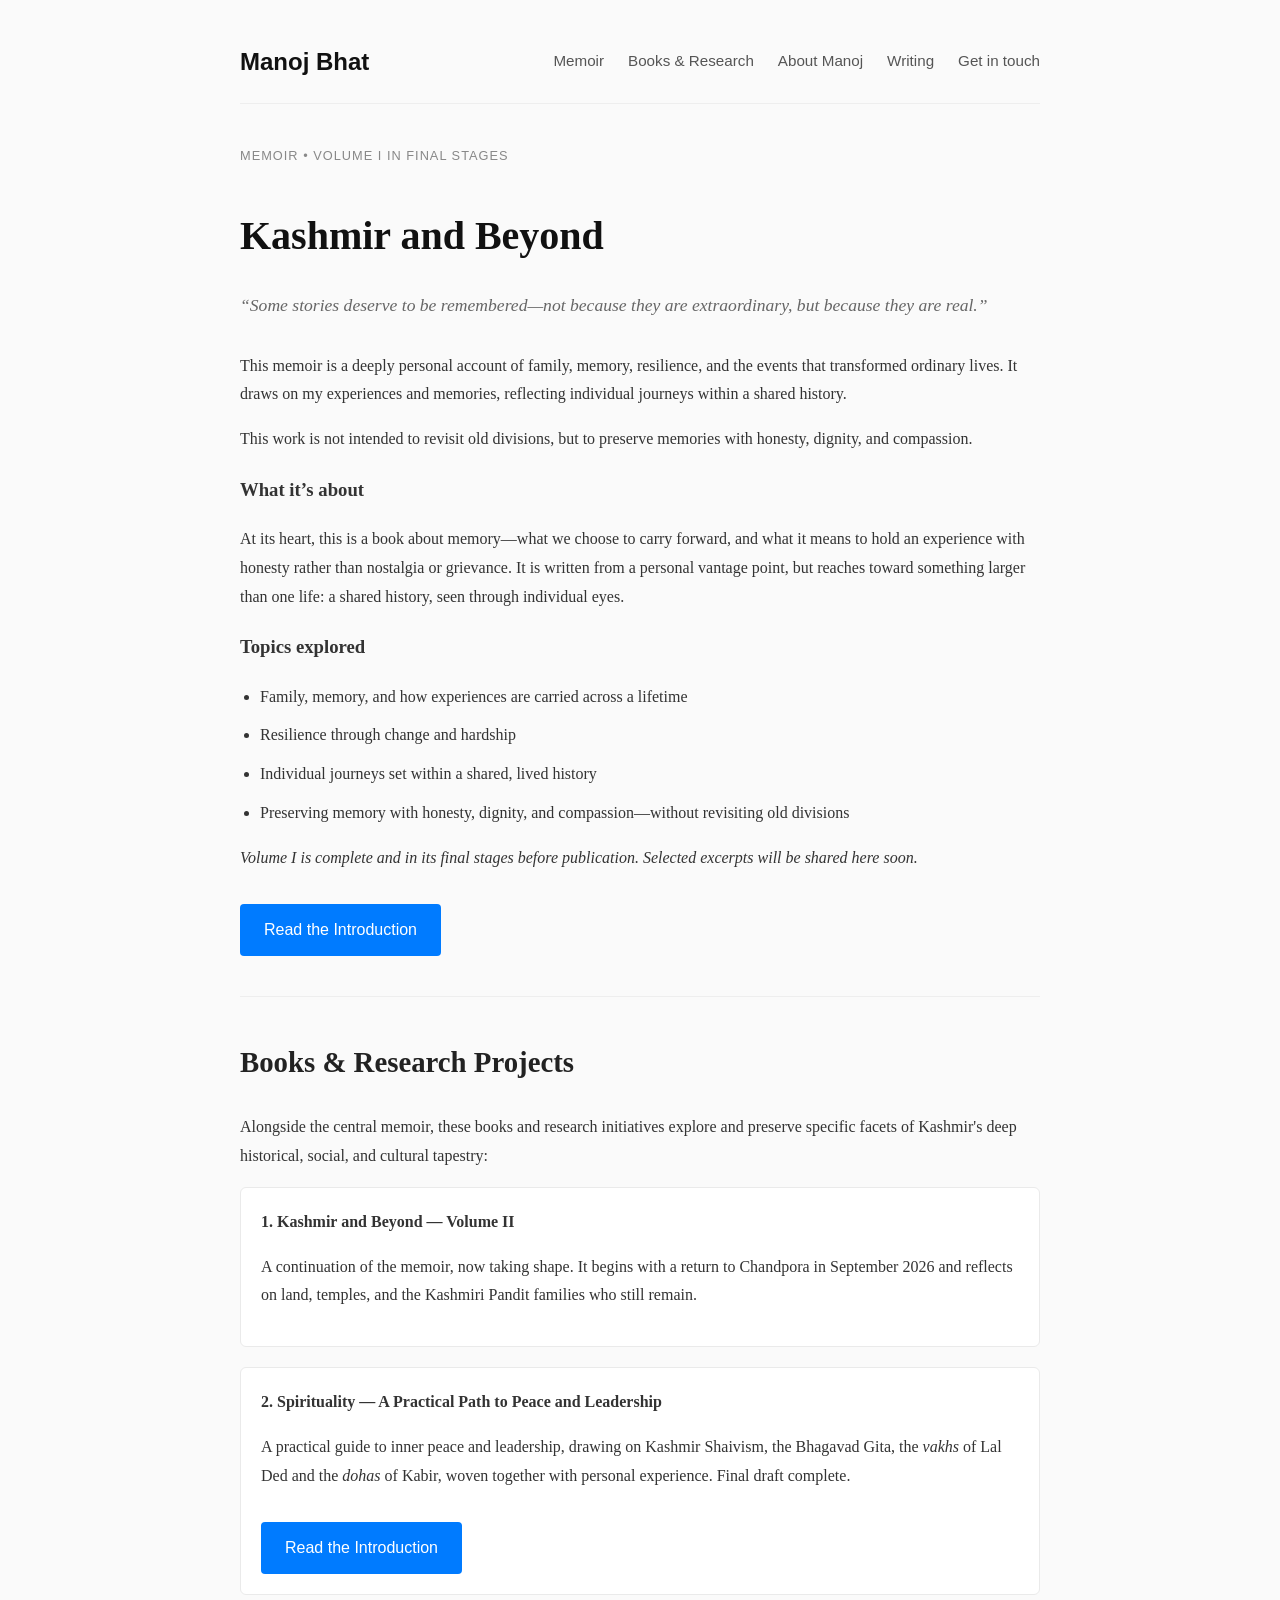
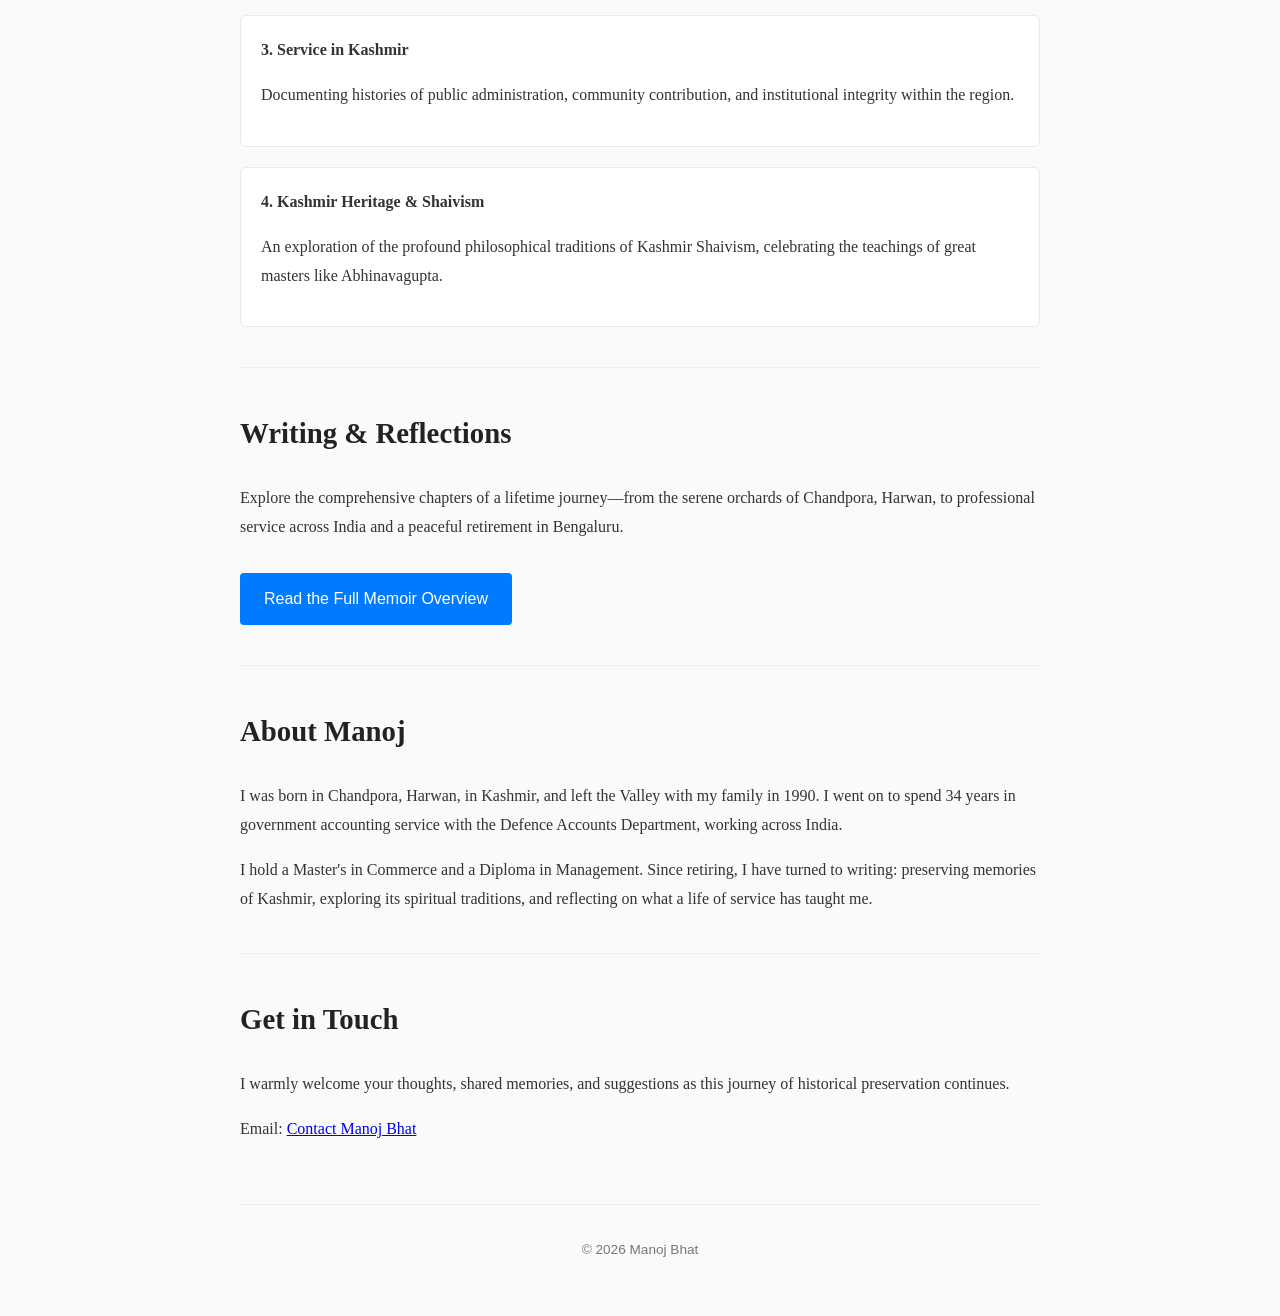
==== index.html @ 4b3169d9 "Add Introduction page for Spirituality book Co-Authored-By: Claude Opus 5.5 <noreply@anthropic.com> " ====
<!DOCTYPE html>
<html lang="en">
<head>
    <meta charset="UTF-8">
    <meta name="viewport" content="width=device-width, initial-scale=1.0">
    <title>Manoj Bhat | Kashmir and Beyond</title>
    <meta name="description" content="Manoj Bhat's personal website: the memoir Kashmir and Beyond, a book on spirituality, and research on Kashmir's heritage.">
    <meta property="og:title" content="Manoj Bhat | Kashmir and Beyond">
    <meta property="og:description" content="A memoir of family, memory and resilience, from Chandpora, Harwan, to a life of service across India.">
    <meta property="og:url" content="https://mkbbhat101-sys.github.io/">
    <meta property="og:type" content="website">
    <style>
        body { font-family: 'Georgia', serif; line-height: 1.8; color: #333; max-width: 800px; margin: 0 auto; padding: 20px; background-color: #fafafa; }
        header { display: flex; justify-content: space-between; align-items: center; padding: 20px 0; border-bottom: 1px solid #eee; margin-bottom: 40px; }
        .logo { font-size: 1.5rem; font-weight: bold; color: #111; text-decoration: none; font-family: sans-serif; }
        nav a { margin-left: 20px; color: #555; text-decoration: none; font-family: sans-serif; font-size: 0.95rem; }
        nav a:hover { color: #000; }
        .tagline { font-style: italic; color: #666; margin-bottom: 30px; font-size: 1.1rem; }
        h1 { font-size: 2.5rem; color: #111; margin-bottom: 5px; }
        h2 { font-size: 1.8rem; color: #222; margin-top: 30px; }
        .meta { font-family: sans-serif; font-size: 0.8rem; text-transform: uppercase; letter-spacing: 1px; color: #888; margin-bottom: 20px; }
        section { margin-bottom: 40px; }
        .project-card { background: #fff; padding: 20px; border: 1px solid #eaeaea; border-radius: 6px; margin-bottom: 20px; }
        .btn { display: inline-block; padding: 12px 24px; background-color: #007bff; color: white; text-decoration: none; border-radius: 4px; font-family: sans-serif; font-weight: 500; margin-top: 15px; }
        .btn:hover { background-color: #0056b3; }
        ul { padding-left: 20px; }
        li { margin-bottom: 10px; }
        hr { border: 0; border-top: 1px solid #eee; margin: 40px 0; }
        footer { font-family: sans-serif; font-size: 0.85rem; color: #777; text-align: center; margin-top: 60px; padding: 20px 0; border-top: 1px solid #eee; }
    </style>
</head>
<body>

    <header>
        <a href="index.html" class="logo">Manoj Bhat</a>
        <nav>
            <a href="#about">Memoir</a>
            <a href="#books">Books & Research</a>
            <a href="#author">About Manoj</a>
            <a href="writing.html">Writing</a>
            <a href="#contact">Get in touch</a>
        </nav>
    </header>

    <main>
        <!-- About Section: The Core Memoir Introduction -->
        <section id="about">
            <div class="meta">Memoir • Volume I in final stages</div>
            <h1>Kashmir and Beyond</h1>
            <p class="tagline">“Some stories deserve to be remembered—not because they are extraordinary, but because they are real.”</p>
            
            <p>This memoir is a deeply personal account of family, memory, resilience, and the events that transformed ordinary lives. It draws on my experiences and memories, reflecting individual journeys within a shared history.</p>
            
            <p>This work is not intended to revisit old divisions, but to preserve memories with honesty, dignity, and compassion.</p>
            
            <h3>What it’s about</h3>
            <p>At its heart, this is a book about memory—what we choose to carry forward, and what it means to hold an experience with honesty rather than nostalgia or grievance. It is written from a personal vantage point, but reaches toward something larger than one life: a shared history, seen through individual eyes.</p>
            
            <h3>Topics explored</h3>
            <ul>
                <li>Family, memory, and how experiences are carried across a lifetime</li>
                <li>Resilience through change and hardship</li>
                <li>Individual journeys set within a shared, lived history</li>
                <li>Preserving memory with honesty, dignity, and compassion—without revisiting old divisions</li>
            </ul>
            <p><em>Volume I is complete and in its final stages before publication. Selected excerpts will be shared here soon.</em></p>
            <a href="introduction.html" class="btn">Read the Introduction</a>
        </section>

        <hr>

        <!-- Books & Research Section -->
        <section id="books">
            <h2>Books & Research Projects</h2>
            <p>Alongside the central memoir, these books and research initiatives explore and preserve specific facets of Kashmir's deep historical, social, and cultural tapestry:</p>
            
            <div class="project-card">
                <strong>1. Kashmir and Beyond — Volume II</strong>
                <p>A continuation of the memoir, now taking shape. It begins with a return to Chandpora in September 2026 and reflects on land, temples, and the Kashmiri Pandit families who still remain.</p>
            </div>

            <div class="project-card">
                <strong>2. Spirituality — A Practical Path to Peace and Leadership</strong>
                <p>A practical guide to inner peace and leadership, drawing on Kashmir Shaivism, the Bhagavad Gita, the <em>vakhs</em> of Lal Ded and the <em>dohas</em> of Kabir, woven together with personal experience. Final draft complete.</p>
                <a href="spirituality-introduction.html" class="btn">Read the Introduction</a>
            </div>

            <div class="project-card">
                <strong>3. Service in Kashmir</strong>
                <p>Documenting histories of public administration, community contribution, and institutional integrity within the region.</p>
            </div>

            <div class="project-card">
                <strong>4. Kashmir Heritage & Shaivism</strong>
                <p>An exploration of the profound philosophical traditions of Kashmir Shaivism, celebrating the teachings of great masters like Abhinavagupta.</p>
            </div>
        </section>

        <hr>

        <!-- Writing Section: Link to the second page -->
        <section id="writing">
            <h2>Writing & Reflections</h2>
            <p>Explore the comprehensive chapters of a lifetime journey—from the serene orchards of Chandpora, Harwan, to professional service across India and a peaceful retirement in Bengaluru.</p>
            <a href="writing.html" class="btn">Read the Full Memoir Overview</a>
        </section>
        
        <hr>
        
        <!-- About Manoj Section -->
        <section id="author">
            <h2>About Manoj</h2>
            <p>I was born in Chandpora, Harwan, in Kashmir, and left the Valley with my family in 1990. I went on to spend 34 years in government accounting service with the Defence Accounts Department, working across India.</p>
            <p>I hold a Master's in Commerce and a Diploma in Management. Since retiring, I have turned to writing: preserving memories of Kashmir, exploring its spiritual traditions, and reflecting on what a life of service has taught me.</p>
        </section>

        <hr>

        <!-- Contact Section -->
        <section id="contact">
            <h2>Get in Touch</h2>
            <p>I warmly welcome your thoughts, shared memories, and suggestions as this journey of historical preservation continues.</p>
            <p>Email: <a href="mailto:mkbbhat101@gmail.com">Contact Manoj Bhat</a></p>
        </section>
    </main>

    <footer>
        <p>© 2026 Manoj Bhat</p>
    </footer>

</body>
</html>
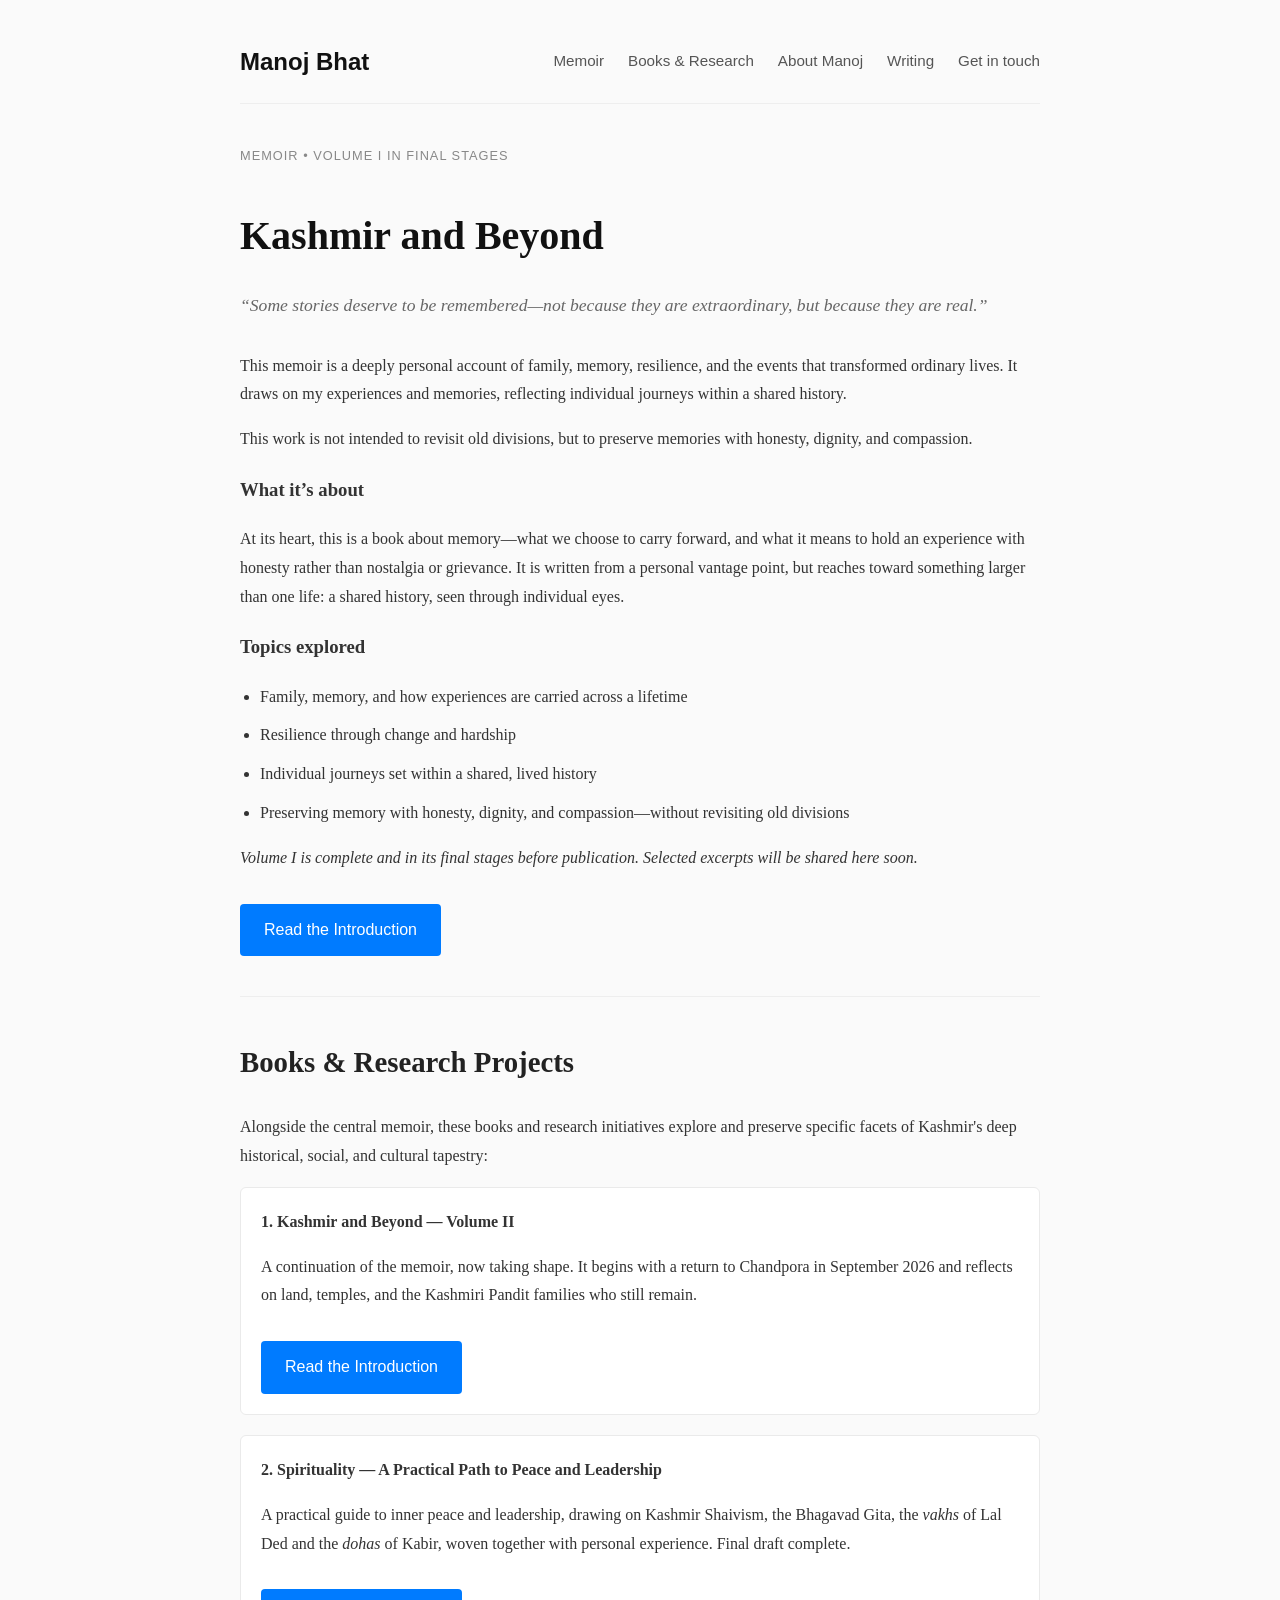
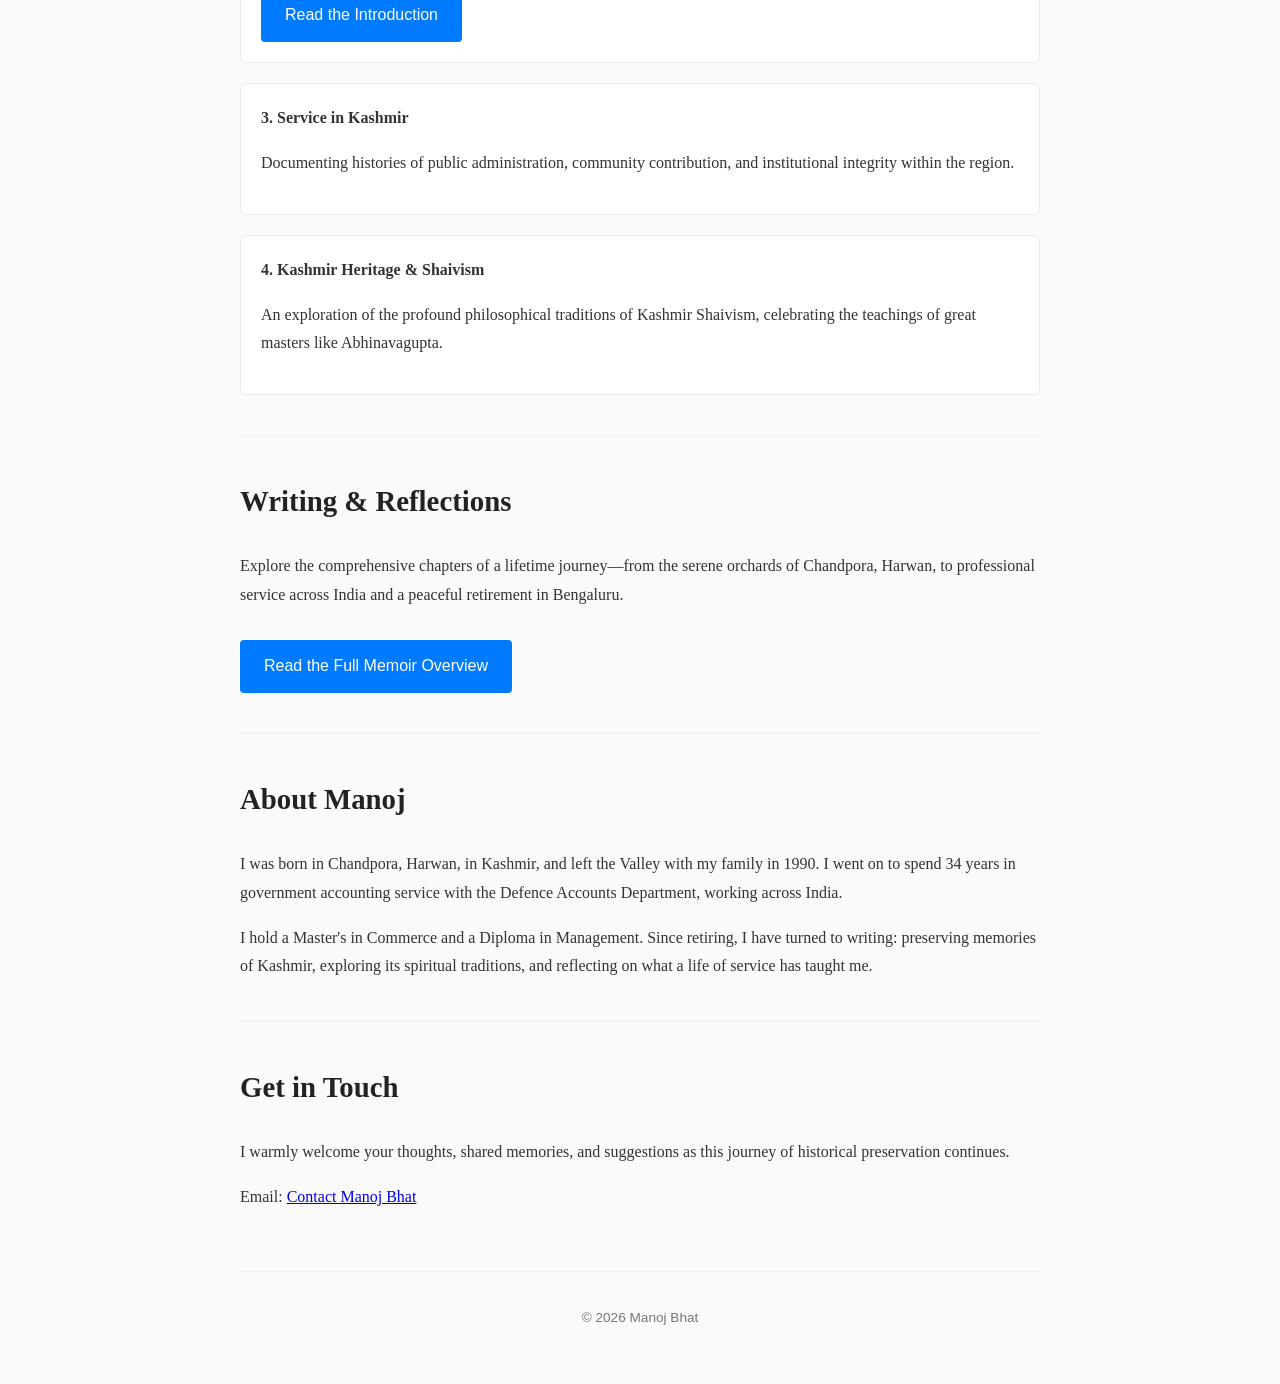
==== commit 51b7ecc3: "Add Introduction page for Kashmir and Beyond Volume II Co-Authored-By: Claude Opus 5.5 <noreply@anth" ====
--- a/index.html
+++ b/index.html
@@ -77,6 +77,7 @@
             <div class="project-card">
                 <strong>1. Kashmir and Beyond — Volume II</strong>
                 <p>A continuation of the memoir, now taking shape. It begins with a return to Chandpora in September 2026 and reflects on land, temples, and the Kashmiri Pandit families who still remain.</p>
+                <a href="volume-2-introduction.html" class="btn">Read the Introduction</a>
             </div>
 
             <div class="project-card">
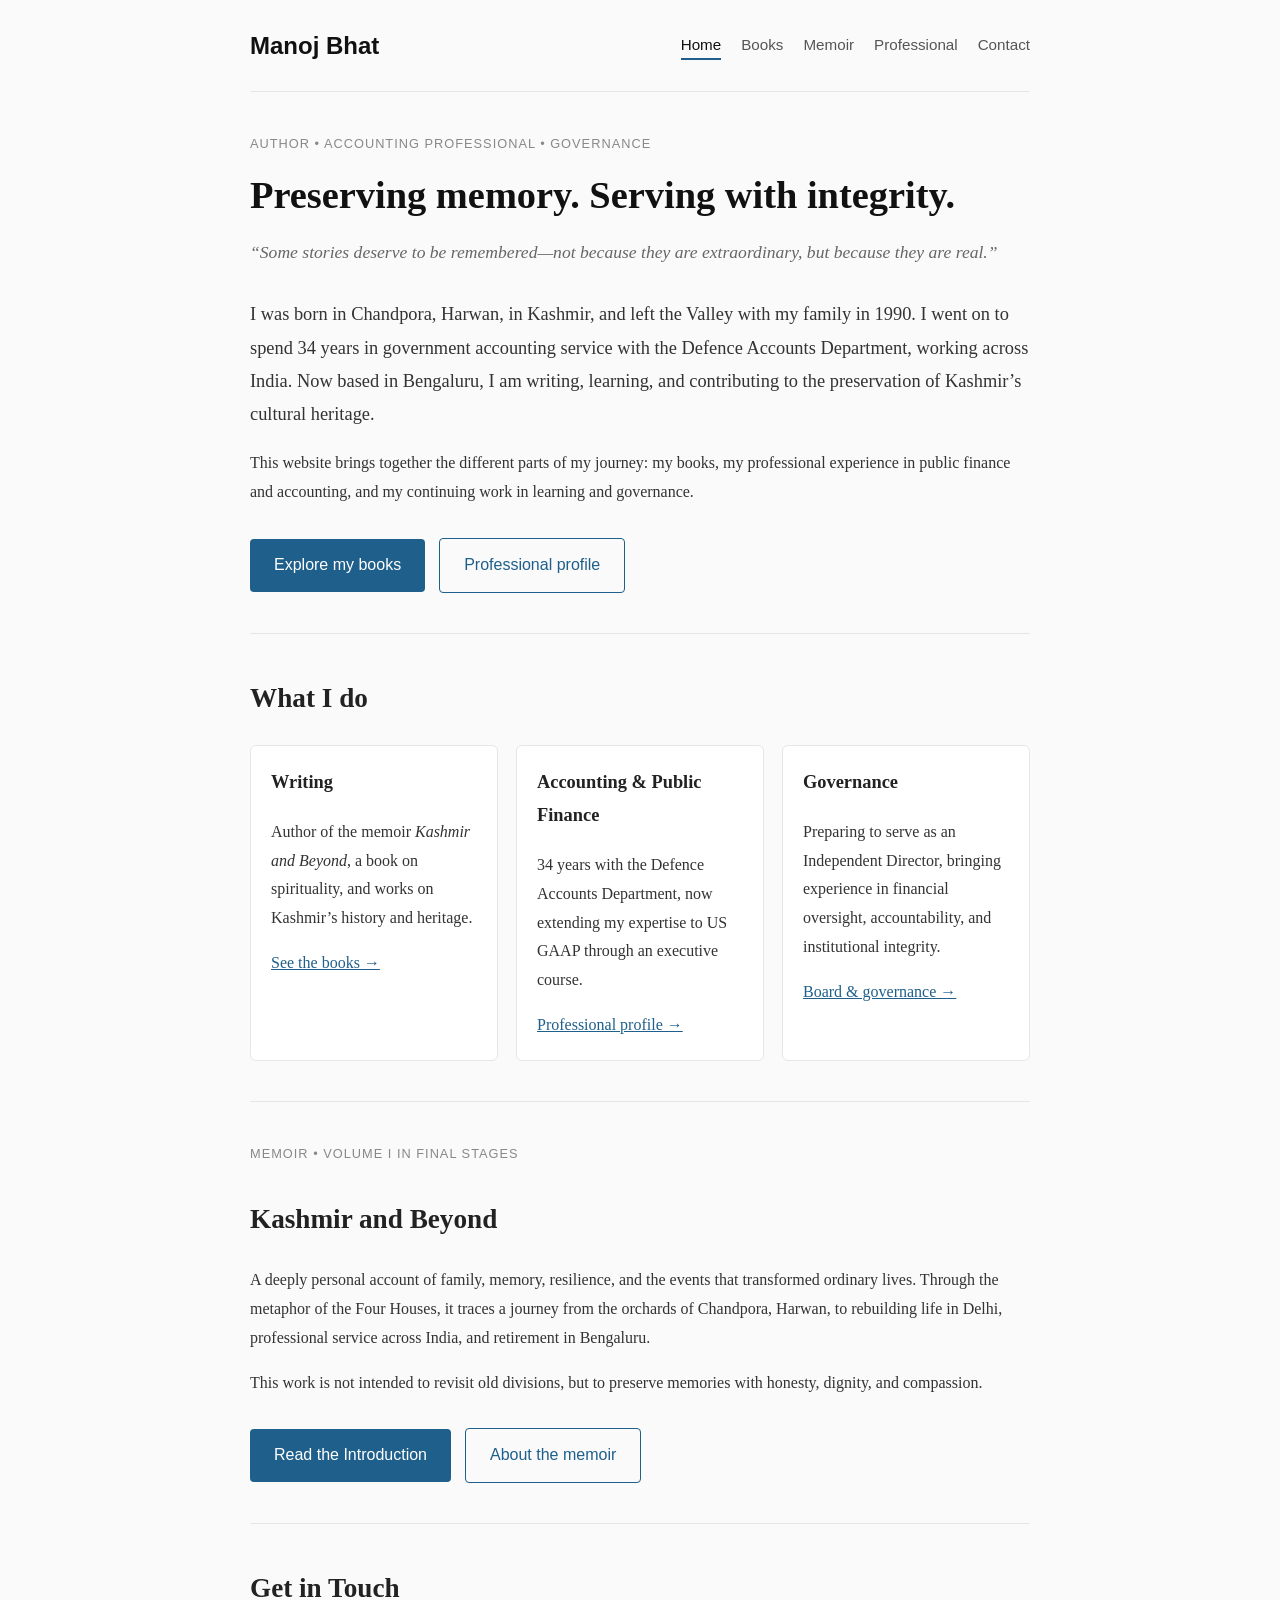
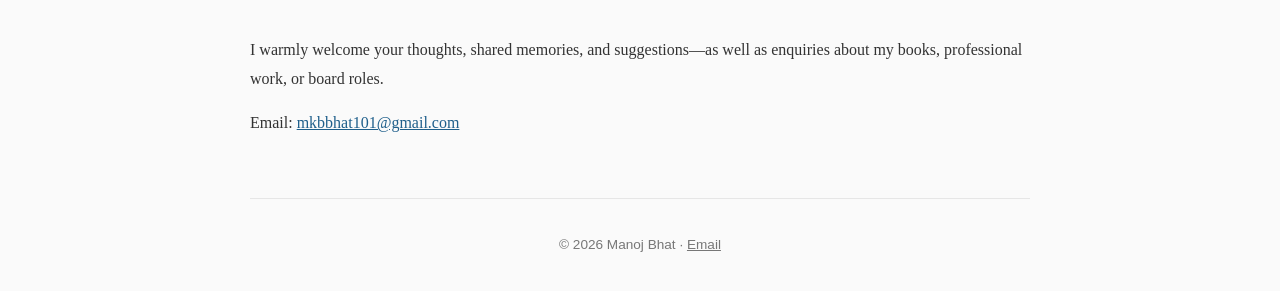
==== commit 0cd4c0b1: "Merge main: keep new introduction pages and updated book list in the redesigned site - Bring in Volu" ====
--- a/index.html
+++ b/index.html
@@ -4,129 +4,90 @@
     <meta charset="UTF-8">
     <meta name="viewport" content="width=device-width, initial-scale=1.0">
     <title>Manoj Bhat | Kashmir and Beyond</title>
-    <meta name="description" content="Manoj Bhat's personal website: the memoir Kashmir and Beyond, a book on spirituality, and research on Kashmir's heritage.">
+    <meta name="description" content="Manoj Bhat's personal website: the memoir Kashmir and Beyond, a book on spirituality, research on Kashmir's heritage, and a professional profile in government accounting and governance.">
     <meta property="og:title" content="Manoj Bhat | Kashmir and Beyond">
     <meta property="og:description" content="A memoir of family, memory and resilience, from Chandpora, Harwan, to a life of service across India.">
     <meta property="og:url" content="https://mkbbhat101-sys.github.io/">
     <meta property="og:type" content="website">
-    <style>
-        body { font-family: 'Georgia', serif; line-height: 1.8; color: #333; max-width: 800px; margin: 0 auto; padding: 20px; background-color: #fafafa; }
-        header { display: flex; justify-content: space-between; align-items: center; padding: 20px 0; border-bottom: 1px solid #eee; margin-bottom: 40px; }
-        .logo { font-size: 1.5rem; font-weight: bold; color: #111; text-decoration: none; font-family: sans-serif; }
-        nav a { margin-left: 20px; color: #555; text-decoration: none; font-family: sans-serif; font-size: 0.95rem; }
-        nav a:hover { color: #000; }
-        .tagline { font-style: italic; color: #666; margin-bottom: 30px; font-size: 1.1rem; }
-        h1 { font-size: 2.5rem; color: #111; margin-bottom: 5px; }
-        h2 { font-size: 1.8rem; color: #222; margin-top: 30px; }
-        .meta { font-family: sans-serif; font-size: 0.8rem; text-transform: uppercase; letter-spacing: 1px; color: #888; margin-bottom: 20px; }
-        section { margin-bottom: 40px; }
-        .project-card { background: #fff; padding: 20px; border: 1px solid #eaeaea; border-radius: 6px; margin-bottom: 20px; }
-        .btn { display: inline-block; padding: 12px 24px; background-color: #007bff; color: white; text-decoration: none; border-radius: 4px; font-family: sans-serif; font-weight: 500; margin-top: 15px; }
-        .btn:hover { background-color: #0056b3; }
-        ul { padding-left: 20px; }
-        li { margin-bottom: 10px; }
-        hr { border: 0; border-top: 1px solid #eee; margin: 40px 0; }
-        footer { font-family: sans-serif; font-size: 0.85rem; color: #777; text-align: center; margin-top: 60px; padding: 20px 0; border-top: 1px solid #eee; }
-    </style>
+    <link rel="stylesheet" href="style.css">
 </head>
 <body>
 
     <header>
         <a href="index.html" class="logo">Manoj Bhat</a>
         <nav>
-            <a href="#about">Memoir</a>
-            <a href="#books">Books & Research</a>
-            <a href="#author">About Manoj</a>
-            <a href="writing.html">Writing</a>
-            <a href="#contact">Get in touch</a>
+            <a href="index.html" aria-current="page">Home</a>
+            <a href="books.html">Books</a>
+            <a href="writing.html">Memoir</a>
+            <a href="professional.html">Professional</a>
+            <a href="#contact">Contact</a>
         </nav>
     </header>
 
     <main>
-        <!-- About Section: The Core Memoir Introduction -->
         <section id="about">
-            <div class="meta">Memoir • Volume I in final stages</div>
-            <h1>Kashmir and Beyond</h1>
+            <div class="meta">Author • Accounting Professional • Governance</div>
+            <h1>Preserving memory. Serving with integrity.</h1>
             <p class="tagline">“Some stories deserve to be remembered—not because they are extraordinary, but because they are real.”</p>
-            
-            <p>This memoir is a deeply personal account of family, memory, resilience, and the events that transformed ordinary lives. It draws on my experiences and memories, reflecting individual journeys within a shared history.</p>
-            
-            <p>This work is not intended to revisit old divisions, but to preserve memories with honesty, dignity, and compassion.</p>
-            
-            <h3>What it’s about</h3>
-            <p>At its heart, this is a book about memory—what we choose to carry forward, and what it means to hold an experience with honesty rather than nostalgia or grievance. It is written from a personal vantage point, but reaches toward something larger than one life: a shared history, seen through individual eyes.</p>
-            
-            <h3>Topics explored</h3>
-            <ul>
-                <li>Family, memory, and how experiences are carried across a lifetime</li>
-                <li>Resilience through change and hardship</li>
-                <li>Individual journeys set within a shared, lived history</li>
-                <li>Preserving memory with honesty, dignity, and compassion—without revisiting old divisions</li>
-            </ul>
-            <p><em>Volume I is complete and in its final stages before publication. Selected excerpts will be shared here soon.</em></p>
-            <a href="introduction.html" class="btn">Read the Introduction</a>
+
+            <p class="lead">I was born in Chandpora, Harwan, in Kashmir, and left the Valley with my family in 1990. I went on to spend 34 years in government accounting service with the Defence Accounts Department, working across India. Now based in Bengaluru, I am writing, learning, and contributing to the preservation of Kashmir’s cultural heritage.</p>
+
+            <p>This website brings together the different parts of my journey: my books, my professional experience in public finance and accounting, and my continuing work in learning and governance.</p>
+
+            <a href="books.html" class="btn">Explore my books</a>
+            <a href="professional.html" class="btn secondary">Professional profile</a>
         </section>
 
         <hr>
 
-        <!-- Books & Research Section -->
-        <section id="books">
-            <h2>Books & Research Projects</h2>
-            <p>Alongside the central memoir, these books and research initiatives explore and preserve specific facets of Kashmir's deep historical, social, and cultural tapestry:</p>
-            
-            <div class="project-card">
-                <strong>1. Kashmir and Beyond — Volume II</strong>
-                <p>A continuation of the memoir, now taking shape. It begins with a return to Chandpora in September 2026 and reflects on land, temples, and the Kashmiri Pandit families who still remain.</p>
-                <a href="volume-2-introduction.html" class="btn">Read the Introduction</a>
-            </div>
-
-            <div class="project-card">
-                <strong>2. Spirituality — A Practical Path to Peace and Leadership</strong>
-                <p>A practical guide to inner peace and leadership, drawing on Kashmir Shaivism, the Bhagavad Gita, the <em>vakhs</em> of Lal Ded and the <em>dohas</em> of Kabir, woven together with personal experience. Final draft complete.</p>
-                <a href="spirituality-introduction.html" class="btn">Read the Introduction</a>
-            </div>
-
-            <div class="project-card">
-                <strong>3. Service in Kashmir</strong>
-                <p>Documenting histories of public administration, community contribution, and institutional integrity within the region.</p>
-            </div>
-
-            <div class="project-card">
-                <strong>4. Kashmir Heritage & Shaivism</strong>
-                <p>An exploration of the profound philosophical traditions of Kashmir Shaivism, celebrating the teachings of great masters like Abhinavagupta.</p>
+        <section id="highlights">
+            <h2>What I do</h2>
+            <div class="cards">
+                <div class="card">
+                    <h3>Writing</h3>
+                    <p>Author of the memoir <em>Kashmir and Beyond</em>, a book on spirituality, and works on Kashmir’s history and heritage.</p>
+                    <p><a href="books.html">See the books →</a></p>
+                </div>
+                <div class="card">
+                    <h3>Accounting &amp; Public Finance</h3>
+                    <p>34 years with the Defence Accounts Department, now extending my expertise to US GAAP through an executive course.</p>
+                    <p><a href="professional.html">Professional profile →</a></p>
+                </div>
+                <div class="card">
+                    <h3>Governance</h3>
+                    <p>Preparing to serve as an Independent Director, bringing experience in financial oversight, accountability, and institutional integrity.</p>
+                    <p><a href="professional.html#governance">Board &amp; governance →</a></p>
+                </div>
             </div>
         </section>
 
         <hr>
 
-        <!-- Writing Section: Link to the second page -->
-        <section id="writing">
-            <h2>Writing & Reflections</h2>
-            <p>Explore the comprehensive chapters of a lifetime journey—from the serene orchards of Chandpora, Harwan, to professional service across India and a peaceful retirement in Bengaluru.</p>
-            <a href="writing.html" class="btn">Read the Full Memoir Overview</a>
-        </section>
-        
-        <hr>
-        
-        <!-- About Manoj Section -->
-        <section id="author">
-            <h2>About Manoj</h2>
-            <p>I was born in Chandpora, Harwan, in Kashmir, and left the Valley with my family in 1990. I went on to spend 34 years in government accounting service with the Defence Accounts Department, working across India.</p>
-            <p>I hold a Master's in Commerce and a Diploma in Management. Since retiring, I have turned to writing: preserving memories of Kashmir, exploring its spiritual traditions, and reflecting on what a life of service has taught me.</p>
+        <section id="memoir">
+            <div class="meta">Memoir • Volume I in final stages</div>
+            <h2>Kashmir and Beyond</h2>
+            <p>A deeply personal account of family, memory, resilience, and the events that transformed ordinary lives. Through the metaphor of the Four Houses, it traces a journey from the orchards of Chandpora, Harwan, to rebuilding life in Delhi, professional service across India, and retirement in Bengaluru.</p>
+            <p>This work is not intended to revisit old divisions, but to preserve memories with honesty, dignity, and compassion.</p>
+            <a href="introduction.html" class="btn">Read the Introduction</a>
+            <a href="writing.html" class="btn secondary">About the memoir</a>
         </section>
 
         <hr>
 
-        <!-- Contact Section -->
         <section id="contact">
             <h2>Get in Touch</h2>
-            <p>I warmly welcome your thoughts, shared memories, and suggestions as this journey of historical preservation continues.</p>
-            <p>Email: <a href="mailto:mkbbhat101@gmail.com">Contact Manoj Bhat</a></p>
+            <p>I warmly welcome your thoughts, shared memories, and suggestions—as well as enquiries about my books, professional work, or board roles.</p>
+            <p>Email: <a href="mailto:mkbbhat101@gmail.com">mkbbhat101@gmail.com</a></p>
+            <!-- Add profile links here once available, e.g.:
+            <p>LinkedIn: <a href="https://www.linkedin.com/in/YOUR-PROFILE">linkedin.com/in/YOUR-PROFILE</a></p>
+            <p>Upwork: <a href="https://www.upwork.com/freelancers/YOUR-PROFILE">Upwork profile</a></p>
+            <p>Fiverr: <a href="https://www.fiverr.com/YOUR-PROFILE">Fiverr profile</a></p>
+            -->
         </section>
     </main>
 
     <footer>
-        <p>© 2026 Manoj Bhat</p>
+        <p>© 2026 Manoj Bhat · <a href="mailto:mkbbhat101@gmail.com">Email</a></p>
     </footer>
 
 </body>
--- a/style.css
+++ b/style.css
@@ -0,0 +1,91 @@
+/* Shared styles for manojbhat.github.io */
+:root {
+    --text: #333;
+    --heading: #111;
+    --muted: #6b6b6b;
+    --line: #e6e6e6;
+    --bg: #fafafa;
+    --card: #fff;
+    --accent: #1f5f8b;
+    --accent-dark: #164766;
+    --sans: -apple-system, BlinkMacSystemFont, "Segoe UI", Roboto, Helvetica, Arial, sans-serif;
+}
+
+* { box-sizing: border-box; }
+
+body {
+    font-family: Georgia, "Times New Roman", serif;
+    line-height: 1.8;
+    color: var(--text);
+    background-color: var(--bg);
+    max-width: 820px;
+    margin: 0 auto;
+    padding: 0 20px;
+}
+
+a { color: var(--accent); }
+a:hover { color: var(--accent-dark); }
+
+/* Header & navigation */
+header {
+    display: flex;
+    flex-wrap: wrap;
+    justify-content: space-between;
+    align-items: center;
+    gap: 10px;
+    padding: 24px 0;
+    border-bottom: 1px solid var(--line);
+    margin-bottom: 40px;
+}
+.logo { font-family: var(--sans); font-size: 1.5rem; font-weight: bold; color: var(--heading); text-decoration: none; }
+nav { display: flex; flex-wrap: wrap; gap: 6px 20px; }
+nav a { font-family: var(--sans); font-size: 0.95rem; color: #555; text-decoration: none; }
+nav a:hover, nav a[aria-current="page"] { color: var(--heading); border-bottom: 2px solid var(--accent); }
+
+/* Typography */
+h1 { font-size: 2.4rem; line-height: 1.25; color: var(--heading); margin: 0 0 8px; }
+h2 { font-size: 1.7rem; color: #222; margin-top: 30px; }
+h3 { color: #222; }
+.meta { font-family: var(--sans); font-size: 0.8rem; text-transform: uppercase; letter-spacing: 1px; color: #888; margin-bottom: 16px; }
+.tagline { font-style: italic; color: #666; font-size: 1.1rem; margin-bottom: 30px; }
+.lead { font-size: 1.15rem; }
+
+section { margin-bottom: 40px; }
+ul { padding-left: 20px; }
+li { margin-bottom: 10px; }
+hr { border: 0; border-top: 1px solid var(--line); margin: 40px 0; }
+
+/* Cards */
+.cards { display: grid; grid-template-columns: repeat(auto-fit, minmax(230px, 1fr)); gap: 18px; }
+.card { background: var(--card); padding: 20px; border: 1px solid var(--line); border-radius: 6px; }
+.card h3 { margin-top: 0; font-size: 1.15rem; }
+.card p { margin-bottom: 0; }
+.status { display: inline-block; font-family: var(--sans); font-size: 0.75rem; text-transform: uppercase; letter-spacing: 1px; color: var(--accent); background: #eaf2f8; padding: 2px 8px; border-radius: 3px; margin-bottom: 8px; }
+
+/* Buttons */
+.btn { display: inline-block; padding: 12px 24px; background-color: var(--accent); color: #fff; text-decoration: none; border-radius: 4px; font-family: var(--sans); font-weight: 500; margin: 15px 10px 0 0; }
+.btn:hover { background-color: var(--accent-dark); color: #fff; }
+.btn.secondary { background: transparent; color: var(--accent); border: 1px solid var(--accent); }
+.btn.secondary:hover { background: #eaf2f8; color: var(--accent-dark); }
+
+blockquote { margin: 20px 0; padding: 4px 20px; border-left: 3px solid var(--accent); color: #555; font-style: italic; }
+
+footer { font-family: var(--sans); font-size: 0.85rem; color: #777; text-align: center; margin-top: 60px; padding: 20px 0; border-top: 1px solid var(--line); }
+footer a { color: #777; }
+
+@media (max-width: 600px) {
+    h1 { font-size: 1.9rem; }
+    h2 { font-size: 1.45rem; }
+    header { flex-direction: column; align-items: flex-start; }
+}
+
+/* Photographs */
+figure.photo { margin: 30px auto; max-width: 480px; text-align: center; }
+figure.photo img { width: 100%; height: auto; border-radius: 4px; box-shadow: 0 2px 10px rgba(0, 0, 0, 0.12); }
+figure.photo figcaption { font-family: var(--sans); font-size: 0.85rem; color: var(--muted); margin-top: 10px; }
+
+/* Long-form reading pages (book introductions) */
+.reading { font-size: 1.05rem; }
+.reading p { margin: 0 0 1.2em; }
+.reading .pull { font-style: italic; font-size: 1.3rem; color: var(--heading); text-align: center; margin: 1.6em 0; }
+.reading .note { font-style: italic; color: #666; border-left: 3px solid #ddd; padding-left: 15px; margin-bottom: 2em; }
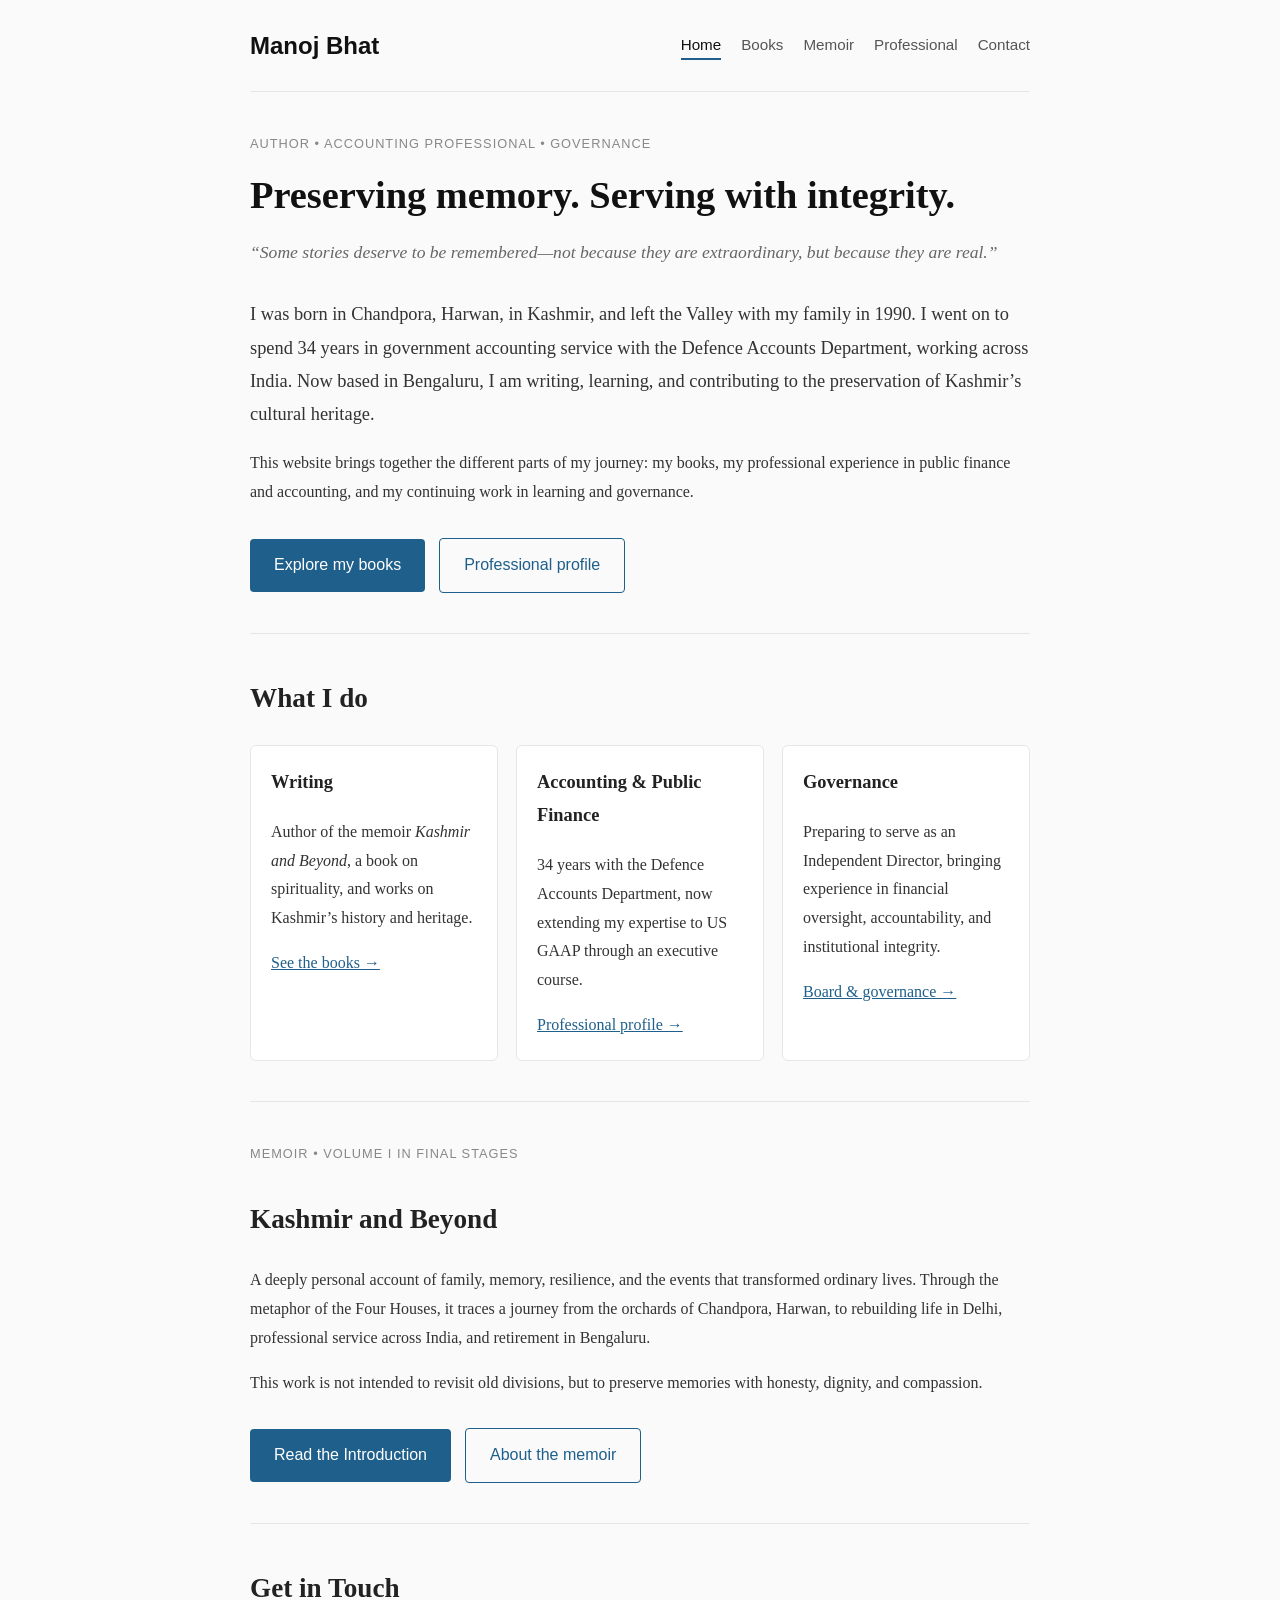
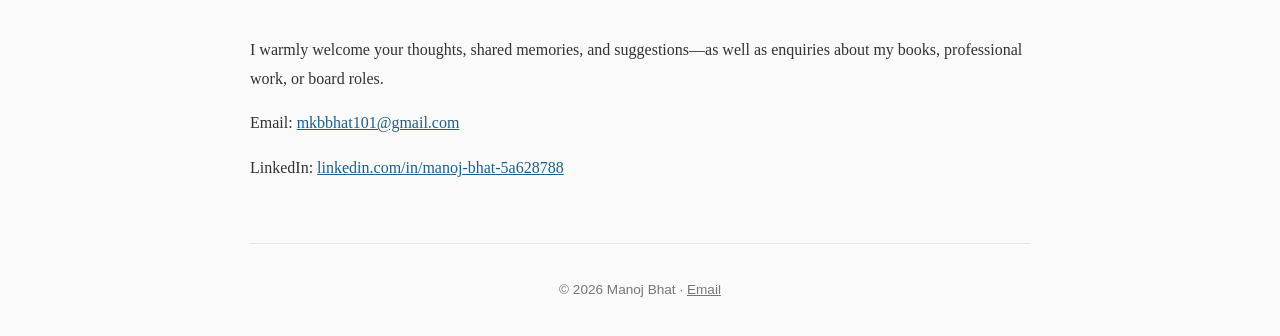
==== commit 4dafebeb: "Add LinkedIn profile link to Get in Touch Co-Authored-By: Claude Opus 5.5 <noreply@anthropic.com> Cl" ====
--- a/index.html
+++ b/index.html
@@ -78,8 +78,8 @@
             <h2>Get in Touch</h2>
             <p>I warmly welcome your thoughts, shared memories, and suggestions—as well as enquiries about my books, professional work, or board roles.</p>
             <p>Email: <a href="mailto:mkbbhat101@gmail.com">mkbbhat101@gmail.com</a></p>
-            <!-- Add profile links here once available, e.g.:
-            <p>LinkedIn: <a href="https://www.linkedin.com/in/YOUR-PROFILE">linkedin.com/in/YOUR-PROFILE</a></p>
+            <p>LinkedIn: <a href="https://www.linkedin.com/in/manoj-bhat-5a628788" target="_blank" rel="noopener">linkedin.com/in/manoj-bhat-5a628788</a></p>
+            <!-- Add more profile links here once available, e.g.:
             <p>Upwork: <a href="https://www.upwork.com/freelancers/YOUR-PROFILE">Upwork profile</a></p>
             <p>Fiverr: <a href="https://www.fiverr.com/YOUR-PROFILE">Fiverr profile</a></p>
             -->
--- a/style.css
+++ b/style.css
@@ -82,7 +82,9 @@
 /* Photographs */
 figure.photo { margin: 30px auto; max-width: 480px; text-align: center; }
 figure.photo img { width: 100%; height: auto; border-radius: 4px; box-shadow: 0 2px 10px rgba(0, 0, 0, 0.12); }
-figure.photo figcaption { font-family: var(--sans); font-size: 0.85rem; color: var(--muted); margin-top: 10px; }
+figure.photo figcaption { font-size: 0.95rem; font-style: italic; line-height: 1.7; color: #555; margin-top: 14px; text-align: left; }
+figure.photo figcaption strong { font-style: normal; color: var(--heading); }
+figure.photo figcaption .source { display: block; margin-top: 8px; font-family: var(--sans); font-style: normal; font-size: 0.8rem; color: var(--muted); }
 
 /* Long-form reading pages (book introductions) */
 .reading { font-size: 1.05rem; }
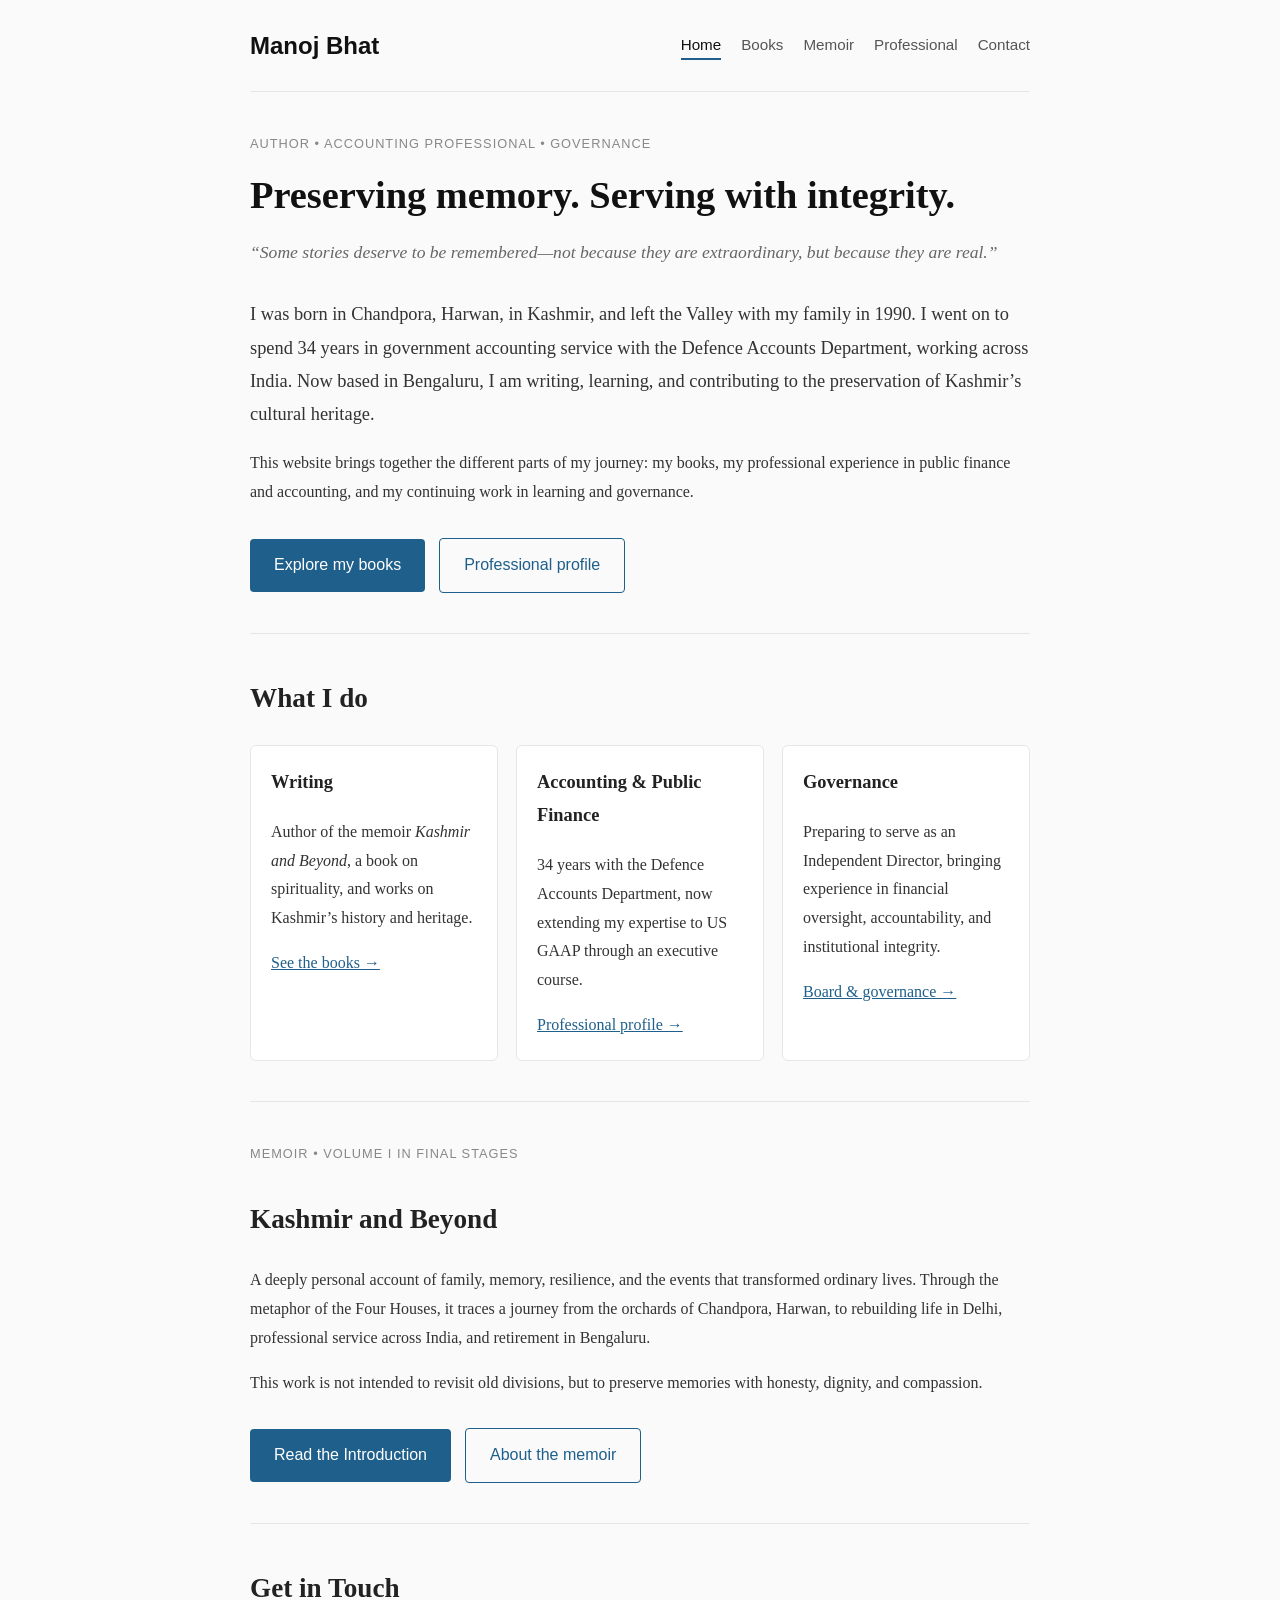
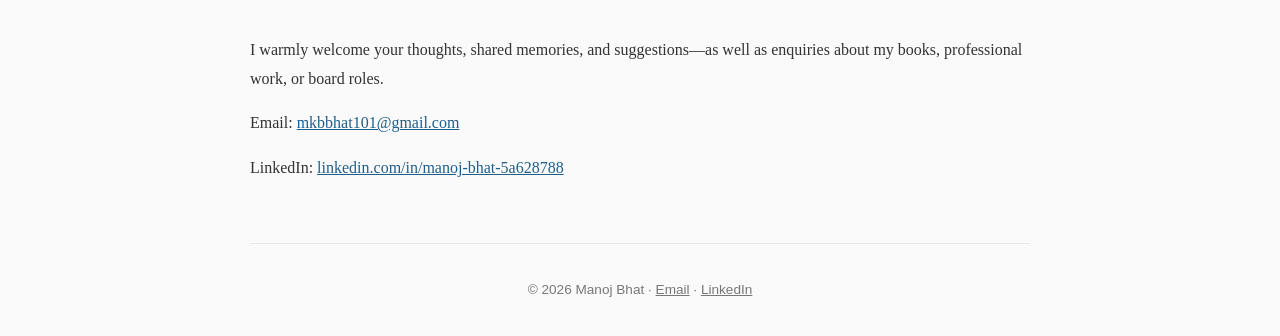
==== commit 758f7bb7: "Show LinkedIn link in every page footer and on the Professional page Co-Authored-By: Claude Opus 5.5" ====
--- a/index.html
+++ b/index.html
@@ -87,7 +87,7 @@
     </main>
 
     <footer>
-        <p>© 2026 Manoj Bhat · <a href="mailto:mkbbhat101@gmail.com">Email</a></p>
+        <p>© 2026 Manoj Bhat · <a href="mailto:mkbbhat101@gmail.com">Email</a> · <a href="https://www.linkedin.com/in/manoj-bhat-5a628788" target="_blank" rel="noopener">LinkedIn</a></p>
     </footer>
 
 </body>
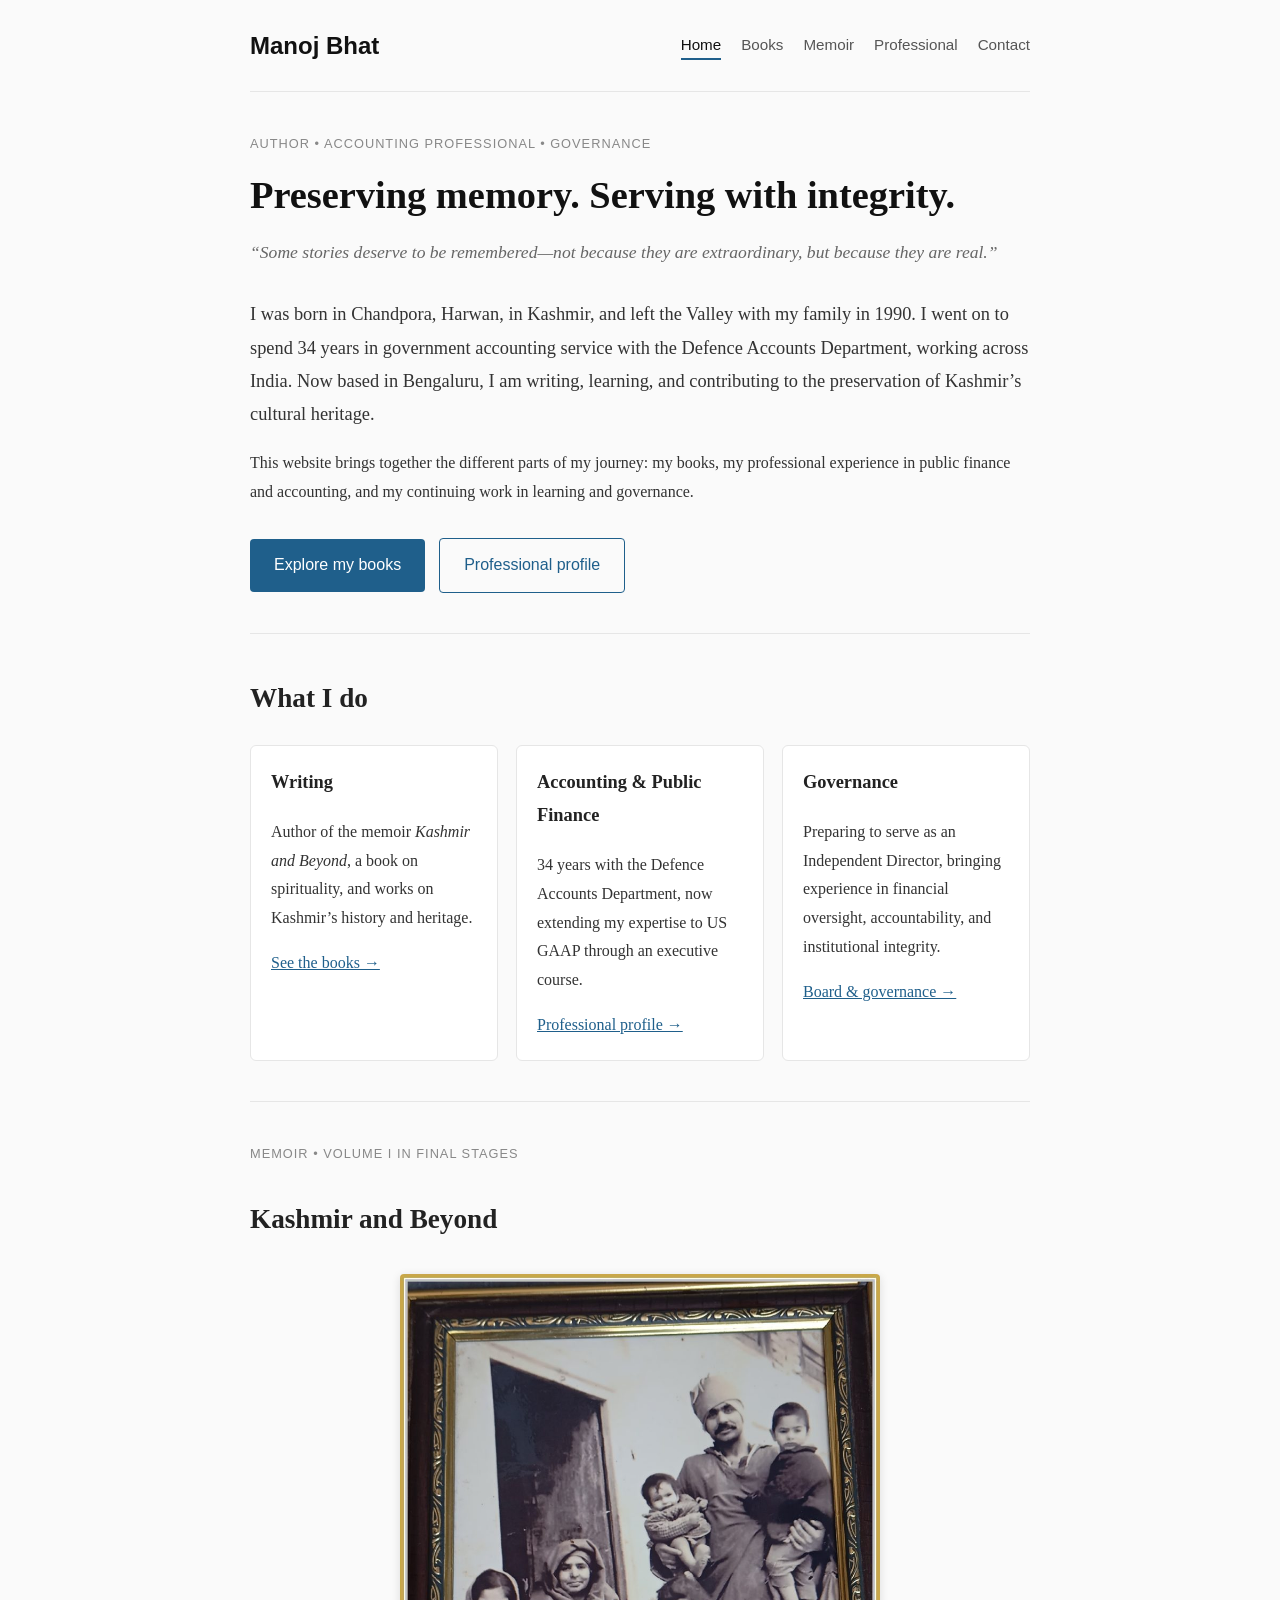
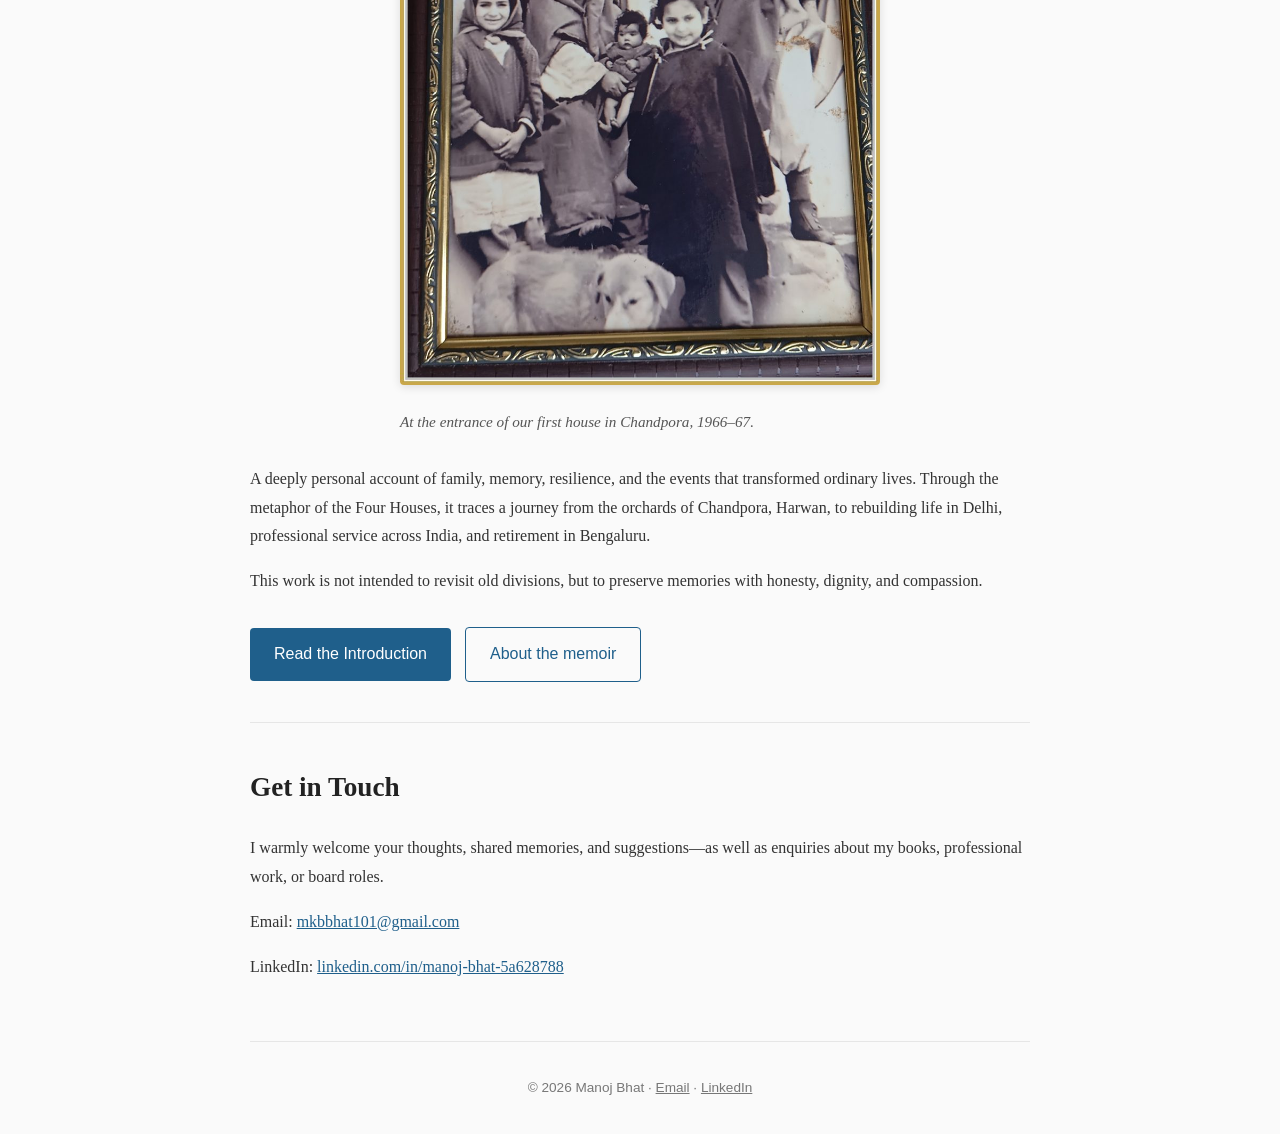
==== commit 6e7dc283: "Show the Chandpora family photograph on the homepage memoir section Co-Authored-By: Claude Opus 5.5 " ====
--- a/index.html
+++ b/index.html
@@ -66,6 +66,11 @@
         <section id="memoir">
             <div class="meta">Memoir • Volume I in final stages</div>
             <h2>Kashmir and Beyond</h2>
+            <figure class="photo">
+                <a href="writing.html"><img src="images/family-chandpora.jpg" width="900" height="1334" loading="lazy"
+                     alt="Black-and-white family photograph from Chandpora, 1966–67, taken at the entrance of the family’s first house."></a>
+                <figcaption>At the entrance of our first house in Chandpora, 1966–67.</figcaption>
+            </figure>
             <p>A deeply personal account of family, memory, resilience, and the events that transformed ordinary lives. Through the metaphor of the Four Houses, it traces a journey from the orchards of Chandpora, Harwan, to rebuilding life in Delhi, professional service across India, and retirement in Bengaluru.</p>
             <p>This work is not intended to revisit old divisions, but to preserve memories with honesty, dignity, and compassion.</p>
             <a href="introduction.html" class="btn">Read the Introduction</a>
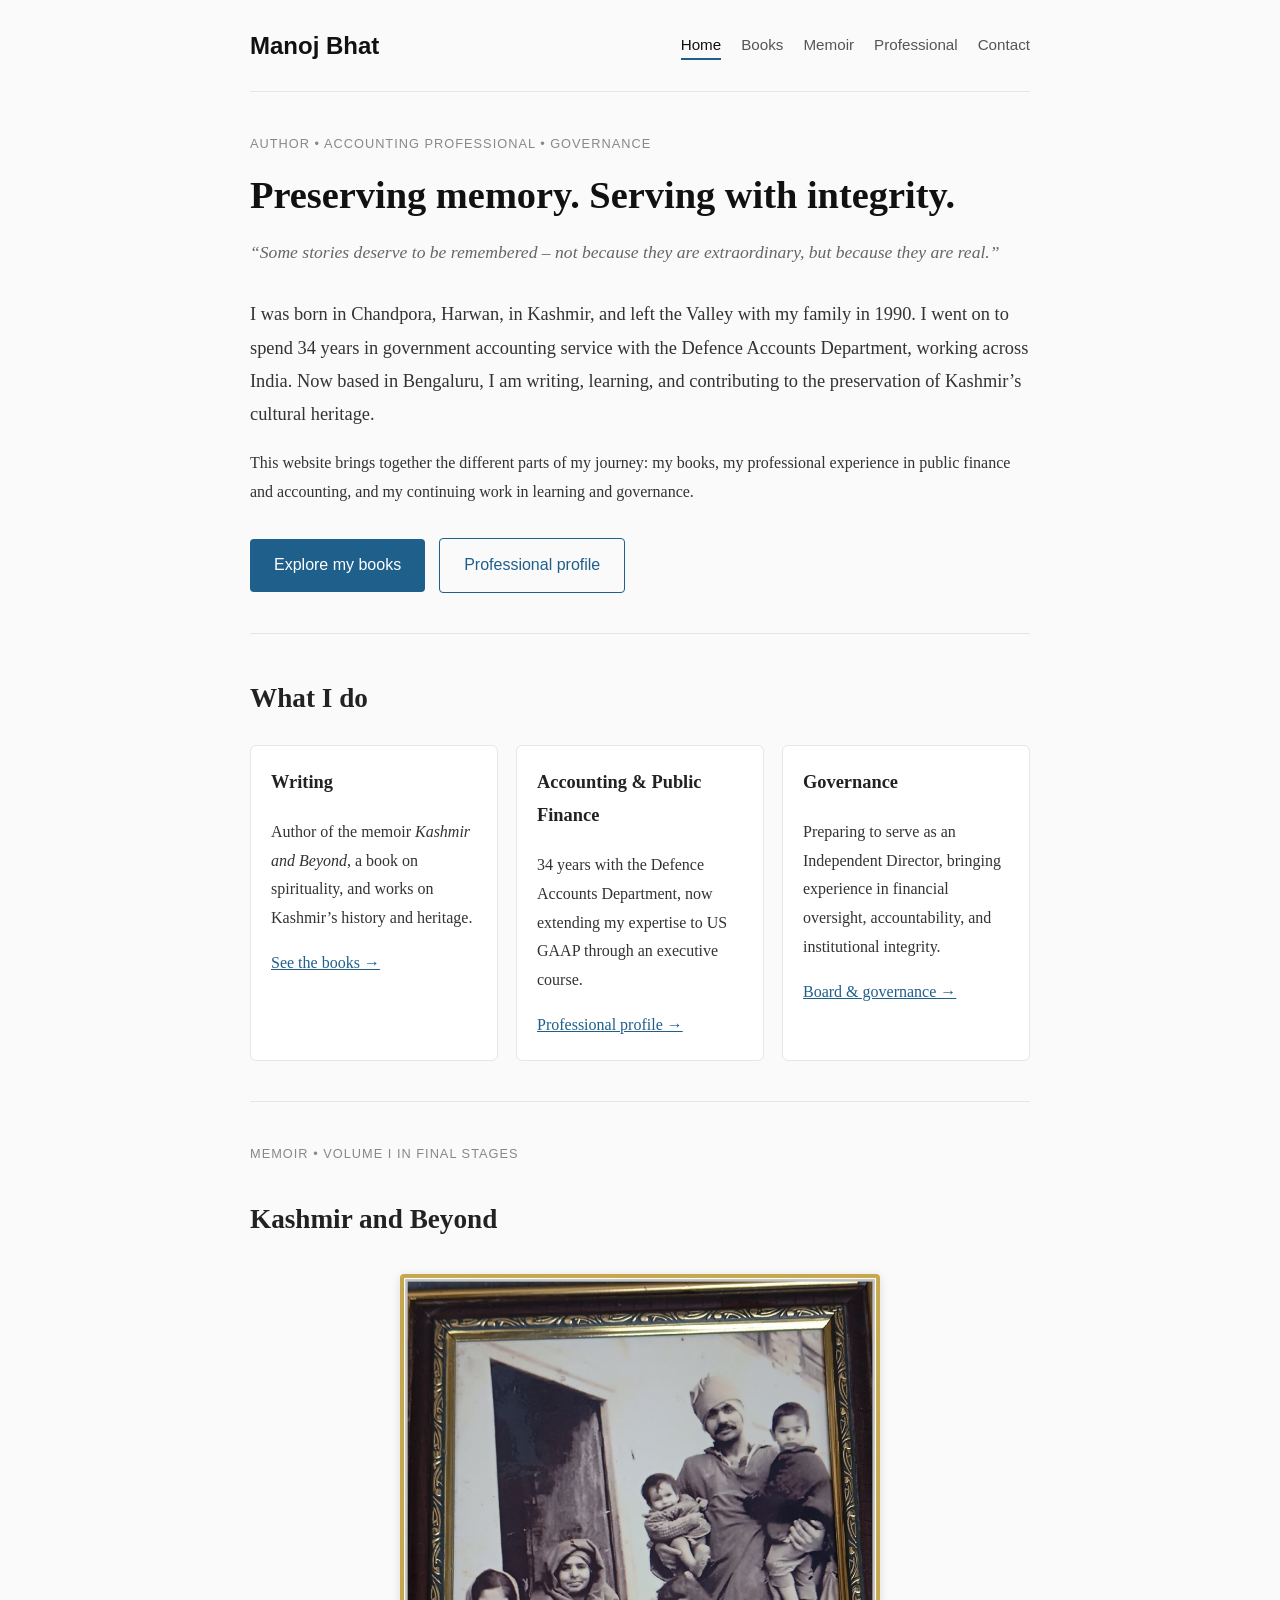
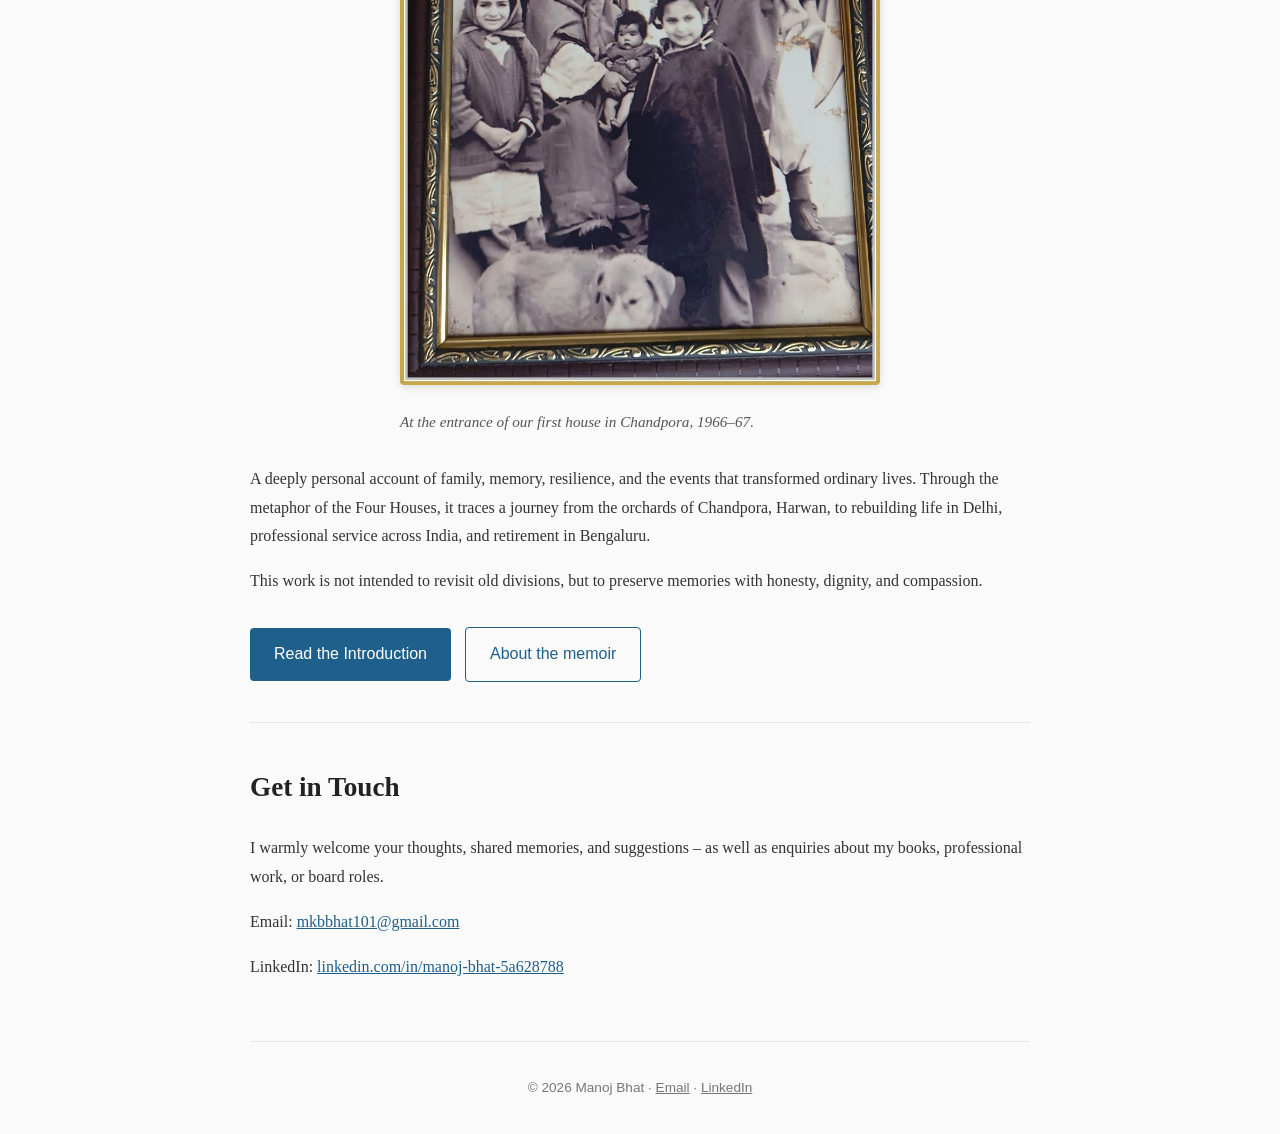
==== commit 4df75d00: "Replace em dashes with en dashes across the site Co-Authored-By: Claude Opus 5.5 <noreply@anthropic." ====
--- a/index.html
+++ b/index.html
@@ -28,7 +28,7 @@
         <section id="about">
             <div class="meta">Author • Accounting Professional • Governance</div>
             <h1>Preserving memory. Serving with integrity.</h1>
-            <p class="tagline">“Some stories deserve to be remembered—not because they are extraordinary, but because they are real.”</p>
+            <p class="tagline">“Some stories deserve to be remembered – not because they are extraordinary, but because they are real.”</p>
 
             <p class="lead">I was born in Chandpora, Harwan, in Kashmir, and left the Valley with my family in 1990. I went on to spend 34 years in government accounting service with the Defence Accounts Department, working across India. Now based in Bengaluru, I am writing, learning, and contributing to the preservation of Kashmir’s cultural heritage.</p>
 
@@ -81,7 +81,7 @@
 
         <section id="contact">
             <h2>Get in Touch</h2>
-            <p>I warmly welcome your thoughts, shared memories, and suggestions—as well as enquiries about my books, professional work, or board roles.</p>
+            <p>I warmly welcome your thoughts, shared memories, and suggestions – as well as enquiries about my books, professional work, or board roles.</p>
             <p>Email: <a href="mailto:mkbbhat101@gmail.com">mkbbhat101@gmail.com</a></p>
             <p>LinkedIn: <a href="https://www.linkedin.com/in/manoj-bhat-5a628788" target="_blank" rel="noopener">linkedin.com/in/manoj-bhat-5a628788</a></p>
             <!-- Add more profile links here once available, e.g.:
--- a/style.css
+++ b/style.css
@@ -91,3 +91,13 @@
 .reading p { margin: 0 0 1.2em; }
 .reading .pull { font-style: italic; font-size: 1.3rem; color: var(--heading); text-align: center; margin: 1.6em 0; }
 .reading .note { font-style: italic; color: #666; border-left: 3px solid #ddd; padding-left: 15px; margin-bottom: 2em; }
+
+/* Contents lists */
+.toc { background: #fff; border: 1px solid #eaeaea; border-radius: 6px; padding: 20px 24px; margin: 30px 0; }
+.toc h2 { margin-top: 0; }
+.toc .part { font-family: var(--sans); font-size: 0.8rem; text-transform: uppercase; letter-spacing: 1px; color: var(--muted); margin: 18px 0 4px; }
+.toc ul { list-style: none; padding-left: 0; margin: 0; }
+.toc li { margin-bottom: 6px; }
+.toc ol.passages { padding-left: 1.6em; columns: 2 260px; column-gap: 32px; }
+.toc ol.passages li { break-inside: avoid; margin-bottom: 4px; }
+.toc .toc-note { font-size: 0.9rem; font-style: italic; color: #666; margin-top: 14px; }
